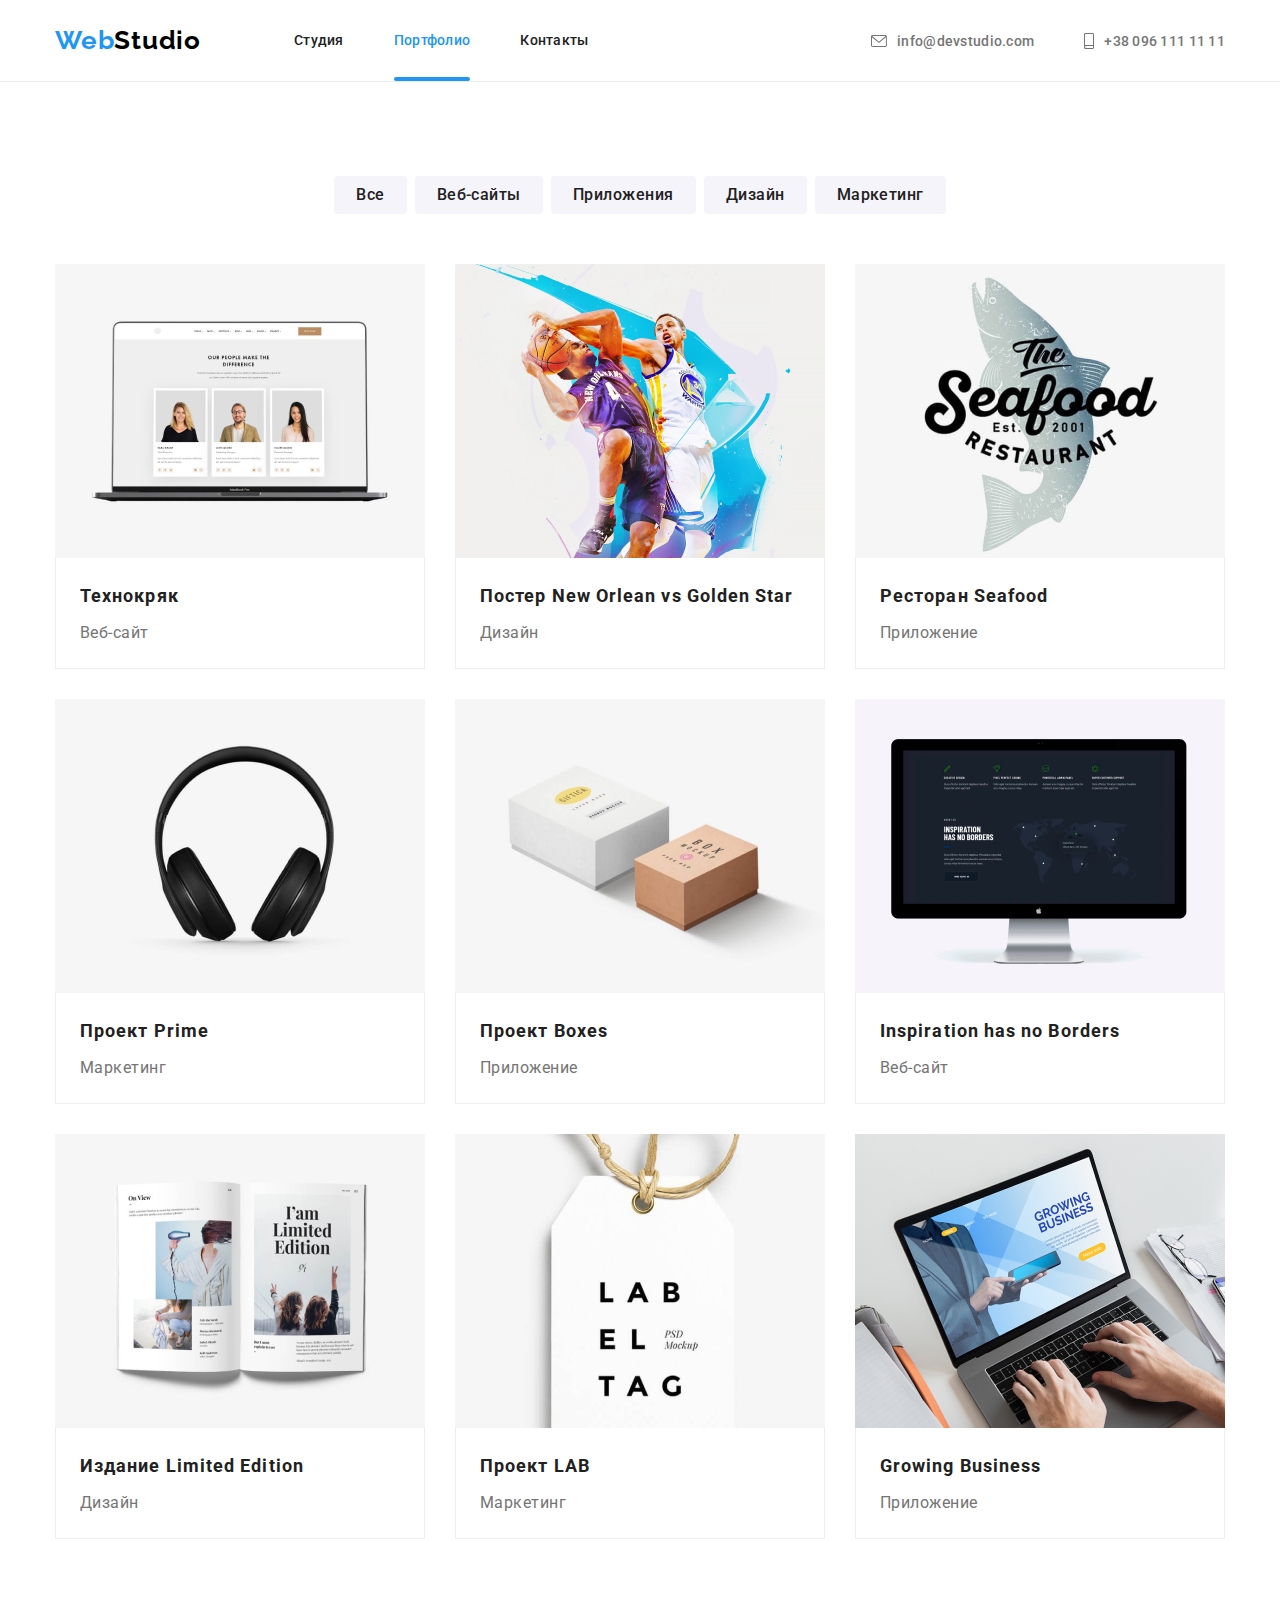
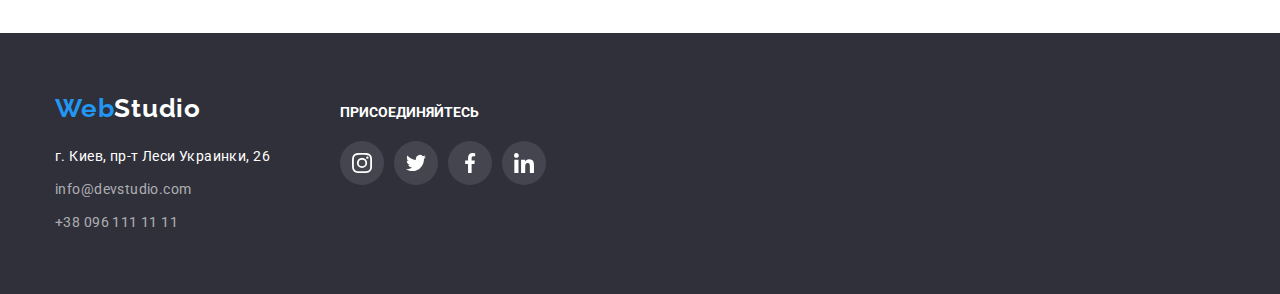
==== portfolio.html @ 97c2c3ba "start hw-06, form" ====
<!DOCTYPE html>
<html lang="ru">

<head>
    <meta charset="UTF-8">
    <meta name="viewport" content="width=device-width, initial-scale=1.0">
    <title>Homework 5</title>
    <link rel="stylesheet" href="https://cdnjs.cloudflare.com/ajax/libs/modern-normalize/1.0.0/modern-normalize.min.css">
    <link rel="stylesheet" href="css/styles.css"/>
    <link rel="preconnect" href="https://fonts.gstatic.com">
    <link href="https://fonts.googleapis.com/css2?family=Raleway:wght@700&family=Roboto:wght@400;500;700;900&display=swap"
        rel="stylesheet">
</head>
<body>
    <header>
        <div class="container head-cont">
            <nav class="head-nav">
                <!-- Logo -->
                <a class="logo" href="index.html"><span class="web">Web</span><span class="studio-logo">Studio</span></a>
                <!-- Header menu -->
                <ul class="header-nav list">
                    <li class="nav-item"><a href="index.html" class="link ">Студия</a></li>
                    <li class="nav-item"><a href="portfolio.html" class="link current">Портфолио</a></li>
                    <li class="nav-item"><a href="#" class="link">Контакты</a></li>
                </ul>
            </nav>
            <!-- Contacts -->
            <ul class="header-address list">
                <li class="address-item"><a href="mailto:info@devstudio.com" class="link">
                    <svg class="icon-envelope" width="16" height="12">
                        <use href="images/symbols.svg#icon-envelope"></use>
                    </svg>
                     info@devstudio.com</a></li>
                   <li class="address-item"><a href="tel:+380961111111" class="link">
                        <svg class="icon-smartphone" width="10" height="16">
                            <use href="images/symbols.svg#icon-smartphone"></use>
                        </svg>
                        +38 096 111 11 11</a></li>
             </ul>
        </div>
    </header>
    <main>
        <div class="portfolio-container">
            <section>
                <ul class="portfolio-buttons">
                     <li class="portfolio-button-item"><button class="portfolio-button-text">Все</button></li>
                     <li class="portfolio-button-item"><button class="portfolio-button-text">Веб-сайты</button></li>
                     <li class="portfolio-button-item"><button class="portfolio-button-text">Приложения</button></li>
                     <li class="portfolio-button-item"><button class="portfolio-button-text">Дизайн</button></li>
                     <li class="portfolio-button-item"><button class="portfolio-button-text">Маркетинг</button></li>
                </ul>
                <!-- Hidden heading -->
                <h1 class="visually-hidden">All progects</h1>
                <div class="container-cards">
                    <ul class="all-progects">
                        <li class="item">
                            <a href="" class="card">
                                <div class="card-thumb">
                                    <img src="images/tekhnokriak.png" alt="Открытая страница в браузере" width="370">    
                                    <div class="card-overlay">
                                        <p class="card-legend">Технокряк это современная площадка распространения коронавируса. Компании используют эту платформу для цифрового шпионажа и атак на защищённые сервера конкурентов.</p>
                                    </div>
                                </div>
                                <div class="card-content">
                                    <h2 class="card-heading">Технокряк</h2>
                                    <p class="card-text">Веб-сайт</p>
                                </div>  
                            </a>
                        </li>
                        <li class="item">
                            <a href="" class="card">
                                <div class="card-thumb">
                                    <img src="images/poster-new-orlean-vs-golden-star.png" alt="постер с баскетболистами в игре" width="370">
                                    <div class="card-overlay">
                                        <p class="card-legend">
                                            Технокряк это современная площадка распространения
                                            коронавируса. Компании используют эту платформу для
                                            цифрового шпионажа и атак на защищённые сервера
                                            конкурентов.
                                        </p>
                                    </div>
                                </div>    
                                <div class="card-content">
                                    <h2 class="card-heading">Постер New Orlean vs Golden Star</h2>
                                    <p class="card-text">Дизайн</p>
                                </div>
                            </a>
                        </li>
                        <li class="item">
                            <a href="" class="card">
                                <div class="card-thumb">
                                    <img src="images/restaurant-seafood.png" alt="логотип ресторана с рыбой" width="370">
                                    <div class="card-overlay">
                                        <p class="card-legend">
                                            Технокряк это современная площадка распространения
                                            коронавируса. Компании используют эту платформу для
                                            цифрового шпионажа и атак на защищённые сервера
                                            конкурентов.
                                        </p>
                                    </div>
                                </div>    
                                <div class="card-content">
                                       <h2 class="card-heading">Ресторан Seafood</h2>
                                    <p class="card-text">Приложение</p>
                                </div>
                            </a>  
                        </li>
                        <li class="item">
                            <a href="" class="card">
                                <div class="card-thumb">
                                    <img src="images/project-prime.png" alt="наушники" width="370">
                                    <div class="card-overlay">
                                        <p class="card-legend">
                                            Технокряк это современная площадка распространения
                                            коронавируса. Компании используют эту платформу для
                                            цифрового шпионажа и атак на защищённые сервера
                                            конкурентов.
                                        </p>
                                    </div>
                                </div>    
                                <div class="card-content">
                                     <h2 class="card-heading">Проект Prime</h2>
                                    <p class="card-text">Маркетинг</p>
                                </div>
                            </a>
                        </li>
                        <li class="item">
                            <a href="" class="card">
                                <div class="card-thumb">
                                    <img src="images/project-boxes.png" alt="две коробки" width="370">
                                    <div class="card-overlay">
                                        <p class="card-legend">
                                            Технокряк это современная площадка распространения
                                            коронавируса. Компании используют эту платформу для
                                            цифрового шпионажа и атак на защищённые сервера
                                            конкурентов.
                                        </p>
                                    </div>
                                </div>    
                                <div class="card-content">
                                    <h2 class="card-heading">Проект Boxes</h2>
                                    <p class="card-text">Приложение</p>
                                </div>
                            </a>
                        </li>
                        <li class="item">
                            <a href="" class="card">
                                <div class="card-thumb">
                                    <img src="images/inspirations-has-no-brothers.png" alt="страница в браузере с многочисленными секциями" width="370">
                                    <div class="card-overlay">
                                        <p class="card-legend">
                                            Технокряк это современная площадка распространения
                                            коронавируса. Компании используют эту платформу для
                                            цифрового шпионажа и атак на защищённые сервера
                                            конкурентов.
                                        </p>
                                    </div>
                                </div>    
                                <div class="card-content">
                                     <h2 class="card-heading">Inspiration has no Borders</h2>
                                    <p class="card-text">Веб-сайт</p>
                                </div>
                            </a>
                        </li>
                        <li class="item">
                            <a href="" class="card">
                                <div class="card-thumb">
                                    <img src="images/izdanie-limited-editions.png" alt="раскрытая книга" width="370">
                                    <div class="card-overlay">
                                        <p class="card-legend">
                                            Технокряк это современная площадка распространения
                                            коронавируса. Компании используют эту платформу для
                                            цифрового шпионажа и атак на защищённые сервера
                                            конкурентов.
                                        </p>
                                    </div>
                                </div>    
                                <div class="card-content">
                                    <h2 class="card-heading">Издание Limited Edition</h2>
                                    <p class="card-text">Дизайн</p>
                                </div>
                            </a>
                        </li>
                        <li class="item">
                            <a href="" class="card">
                                <div class="card-thumb">
                                    <img src="images/project-lab.png" alt="вещевая бирка с надписью" width="370">
                                    <div class="card-overlay">
                                        <p class="card-legend">
                                            Технокряк это современная площадка распространения
                                            коронавируса. Компании используют эту платформу для
                                            цифрового шпионажа и атак на защищённые сервера
                                            конкурентов.
                                        </p>
                                    </div>
                                </div>    
                                <div class="card-content">
                                    <h2 class="card-heading">Проект LAB</h2>
                                    <p class="card-text">Маркетинг</p>
                                </div>
                            </a>
                        </li>
                        <li class="item">
                            <a href="" class="card">
                                <div class="card-thumb">
                                    <img src="images/growing-business.png" alt="руки на клавиатуре и открыт сайт в браузере" width="370">
                                    <div class="card-overlay">
                                        <p class="card-legend">
                                            Технокряк это современная площадка распространения
                                            коронавируса. Компании используют эту платформу для
                                            цифрового шпионажа и атак на защищённые сервера
                                            конкурентов.
                                        </p>
                                    </div>
                                </div>    
                                <div class="card-content">
                                    <h2 class="card-heading">Growing Business</h2>
                                    <p class="card-text">Приложение</p>
                                </div>
                            </a>
                        </li>
                    </ul>
                </div>
            </section>
        </div>
    </main>
    <footer>
        <div class="container footer-container">
            <div class="foot-cont">
                <a class="footer-logo" href="index.html"><span class="web">Web</span><span class="logo-studio">Studio</span></a>
                <address class="footer-box">
                    <p class="address-footer">г. Киев, пр-т Леси Украинки, 26</p>
                    <ul class="footer-contacts">
                        <li class="footer-contacts-item"><a href="mailto:info@devstudio.com">info@devstudio.com</a></li>
                        <li class="footer-contacts-item"><a href="tel:+380961111111">+38 096 111 11 11</a></li>
                    </ul>
                </address>
            </div>
            <div class="connect-container">
                <p class="join-title">Присоединяйтесь</p>
                <ul class="list join">
                    <li class="item">
                        <a href="" class="connect-box">
                            <svg class="connect-icon">
                                <use href="./images/symbols.svg#icon-instagram"></use>
                            </svg>
                        </a>
                    </li>
                    <li class="item">
                        <a href="" class="connect-box">
                            <svg class="connect-icon">
                                <use href="./images/symbols.svg#icon-twitter"></use>
                            </svg>
                        </a>
                    </li>
                    <li class="item">
                        <a href="" class="connect-box">
                            <svg class="connect-icon">
                                <use href="./images/symbols.svg#icon-facebook"></use>
                            </svg>
                        </a>
                    </li>
                    <li class="item">
                        <a href="" class="connect-box">
                            <svg class="connect-icon">
                                <use href="./images/symbols.svg#icon-linkedin"></use>
                            </svg>
                        </a>
                    </li>
                </ul>
            </div>
        </div>
    </footer>

</body>

</html>
---- css/styles.css ----
:root {
  --pre-black: rgba(33, 33, 33, 1);
  --white: rgba(255, 255, 255, 1);
  --grey: rgba(117, 117, 117, 1);
  --blue: rgba(33, 150, 243, 1);
  --blue-op90: rgba(33, 150, 243, 0.9);
  --black: rgba(0, 0, 0, 1);
  --dark-grey: rgba(47, 48, 58, 1);
  --dark-grey-op40: rgba(47, 48, 58, 0.4);
  --white-op62: rgba(255, 255, 255, 0.62);
  --grey-white: rgba(236, 236, 236, 1);
  --light-grey-white: rgba(245, 244, 250, 1);
  --black-op25: rgba(0, 0, 0, 0.25);
  --light-grey: rgba(238, 238, 238, 1);
  --network-grey: rgba(175, 177, 184, 1);
  --foot-network-grey: rgba(255, 255, 255, 0.1);
  --team-shadow: 0px 1px 3px rgba(0, 0, 0, 0.12),
    0px 1px 1px rgba(0, 0, 0, 0.14), 0px 2px 1px rgba(0, 0, 0, 0.2);
  --card-shadow: 0px 1px 1px rgba(0, 0, 0, 0.12),
    0px 4px 4px rgba(0, 0, 0, 0.06), 1px 4px 6px rgba(0, 0, 0, 0.16);
  --button-shadow: 0px 3px 1px rgba(0, 0, 0, 0.1),
    0px 1px 2px rgba(0, 0, 0, 0.08), 0px 2px 2px rgba(0, 0, 0, 0.12);
}

body {
  font-family: 'Roboto', sans-serif;
}

img {
  display: block;
  max-width: 100%;
  height: auto;
}

.list {
  margin: 0;
  padding: 0;
  list-style: none;
}

/*====== HEADER ========*/

.container {
  display: flex;
  width: 1200px;
  margin-left: auto;
  margin-right: auto;
  padding-left: 15px;
  padding-right: 15px;
}

header {
  background-color: var(--white);
  border-bottom: 1px solid var(--grey-white);
}

.head-cont,
.head-nav,
.header-address {
  display: flex;
  align-items: center;
}

.head-cont {
  justify-content: space-between;
}

.logo {
  font-family: 'Raleway', sans-serif;
  font-weight: 700;
  font-size: 26px;
  line-height: 1.2;
  letter-spacing: 0.03em;
  text-decoration: none;
  padding-top: 25px;
  padding-bottom: 25px;
}

.logo:hover,
.logo:visited {
  color: var(--black);
}

.web {
  color: var(--blue);
}

.studio-logo {
  color: var(--black);
}

.header-nav {
  display: flex;
  list-style-type: none; /* Убираем маркеры */
  margin-left: 93px;
}

.header-nav .nav-item + .nav-item {
  margin-left: 50px;
}

.header-nav .link {
  position: relative;
  padding-top: 32px;
  padding-bottom: 32px;
}

.current::after {
  content: '';
  position: absolute;
  display: block;
  width: 100%;
  height: 4px;
  background-color: var(--blue);
  border-radius: 2px;
  left: 0;
  bottom: -0.5px; /*именно так по макету*/
}

.header-address {
  display: flex;
}

.header-address .address-item + .address-item {
  margin-left: 50px;
}

.header-address .link {
  padding-top: 32px;
  padding-bottom: 32px;
}

.header-nav a {
  color: var(--pre-black);
  text-decoration: none;
  height: 16px;
  font-size: 14px;
  font-weight: 500;
  line-height: 1.15;
  letter-spacing: 0.02em;

  transition: color 250ms cubic-bezier(0.4, 0, 0.2, 1);
}

.header-nav a:visited {
  color: var(--pre-black);
}

.header-nav a:focus,
.header-nav a:hover {
  color: var(--blue);
}

.header-nav .link.current {
  color: var(--blue);
}

.header-address {
  display: flex;
  list-style-type: none; /* Убираем маркеры */
  align-items: center;
}

.header-address a {
  color: var(--grey);
  text-decoration: none;
  height: 16px;
  font-size: 14px;
  font-weight: 500;
  letter-spacing: 0.02em;
  line-height: 1.15;

  transition: color 250ms cubic-bezier(0.4, 0, 0.2, 1);
}

.header-address a:visited {
  color: var(--grey);
}

.header-address a:focus,
.header-address a:hover {
  color: var(--blue);
}

.icon-envelope {
  width: 16px;
  height: 12px;
  margin-right: 10px;
  fill: currentColor;
}

.icon-smartphone {
  width: 10px;
  height: 16px;
  margin-right: 10px;
  fill: currentColor;
}

.header-address .link {
  display: flex;
  align-items: center;
}

/*=========== END HEADER ======*/

/* == HERO == */

.hero {
  max-width: 1600px;
  height: 600px;
  align-items: center;
  background-image: linear-gradient(
      var(--dark-grey-op40),
      var(--dark-grey-op40)
    ),
    url(../images/hero.jpg);
  background-color: var(--dark-grey);
  background-repeat: no-repeat;
  background-position: center;
  background-size: cover;
  margin-left: auto;
  margin-right: auto;
  padding-top: 200px;
  padding-bottom: 200px;
}

.hero-title {
  margin-top: 0px;
  margin-bottom: 30px;
  color: var(--white);
  text-transform: uppercase;
  font-size: 44px;
  font-weight: 900;
  line-height: 1.36;
  letter-spacing: 0.06em;
  text-align: center;
}

.button-hero {
  display: block;
  margin-left: auto;
  margin-right: auto;
  align-items: center;
  font-family: inherit;
  color: var(--white);
  background-color: var(--blue);
  font-size: 16px;
  font-weight: 700;
  line-height: 1.88;
  letter-spacing: 0.06em;
  padding: 10px 32px;
  border-radius: 6px;
  border: none;
}

/*end hero*/

/*section Наши преимущества */

.advantages-container {
  padding-top: 94px;
}

.visually-hidden {
  position: absolute;
  width: 1px;
  height: 1px;
  margin: -1px;
  border: 0;
  padding: 0;

  white-space: nowrap;
  clip-path: inset(100%);
  clip: rect(0 0 0 0);
  overflow: hidden;
}

.list-advantages {
  margin: 0px;
  padding: 0px;
  width: 270px;
}

.our-advantages .list-advantages + .list-advantages {
  margin-left: 30px;
}

.our-advantages h3 {
  margin-top: 0px;
  margin-bottom: 10px;
  padding: 0px;
  color: var(--pre-black);
  font-size: 14px;
  font-weight: 700;
  line-height: 1.15;
  letter-spacing: 0.03em;
  text-align: left;
  text-transform: uppercase;
}

.our-advantages p {
  margin: 0px;
  padding: 0px;
  color: var(--grey);
  font-size: 14px;
  font-weight: 400;
  line-height: 1.71;
  letter-spacing: 0.03em;
  text-align: left;
}

.our-advantages {
  display: flex;
  margin: 0px;
  padding: 0px;
  list-style-type: none; /* Убираем маркеры */
}

/* end Наши преимущества */
/* чем мы занимаемся */

.we-do-container {
  flex-direction: column;
  padding-top: 94px;
  padding-bottom: 94px;
}

.what-we-do {
  margin-bottom: 50px;
  margin-top: 0px;
  color: var(--pre-black);
  font-size: 36px;
  font-weight: 700;
  line-height: 1.17;
  letter-spacing: 0.03em;
  text-align: center;
}

.what-we-do-images {
  justify-content: space-between;
  display: flex;
  margin-top: 0px;
  margin-bottom: 0px;
  margin-left: 0px;
  margin-right: 0px;
  padding-left: 0px;
  list-style-type: none; /* Убираем маркеры */
}

.what-we-do-images .what-we-do-item + .what-we-do-item {
  margin-left: 30px;
}

.icon-advantage-box {
  display: flex;
  justify-content: center;
  align-items: center;
  width: 270px;
  height: 120px;
  background-color: var(--light-grey-white);
  margin-bottom: 30px;
  border-radius: 4px;
}

.advantage-icon {
  width: 70px;
  height: 70px;
}

.we-do-thumb {
  position: relative;
}

.legend {
  position: absolute;
  bottom: 0;
  width: 100%;
  margin: 0;
  padding: 27px 0;
  color: var(--white);
  background-color: rgba(47, 48, 58, 0.8);
  font-weight: 700;
  font-size: 14px;
  line-height: 1.14;
  text-align: center;
  text-transform: uppercase;
}

/* end чем мы занимаемся */
/*==our team==*/

.team-container {
  flex-direction: column;
  padding-top: 94px;
  padding-bottom: 94px;
}

.team-section {
  background-color: var(--light-grey-white);
  margin-left: auto;
  margin-right: auto;
}

.team {
  margin-top: 0px;
  margin-bottom: 50px;
  color: var(--pre-black);
  font-size: 36px;
  font-weight: 700;
  line-height: 1.17;
  letter-spacing: 0.03em;
  text-align: center;
}

.list-team .team-item + .team-item {
  margin-left: 30px;
}

.name {
  margin-top: 0px;
  margin-bottom: 0px;
}

.position {
  margin-top: 10px;
  margin-bottom: 0px;
}

.team-card {
  padding: 30px 15px;
  text-align: center;
}

.list-team {
  padding-right: 0px;
  padding-left: 0px;
  display: flex;
  margin: 0px;
  list-style-type: none; /* Убираем маркеры */
}

.list-team h3 {
  color: var(--pre-black);
  font-size: 16px;
  font-weight: 500;
  line-height: 1.19;
  letter-spacing: 0.03em;
}

.list-team p {
  color: var(--grey);
  font-size: 16px;
  font-weight: 400;
  line-height: 1.19;
  letter-spacing: 0.03em;
}

.team-item img {
  display: block;
}

.team-item {
  width: 270px;
  background: var(--white);
  box-shadow: var(--team-shadow);
  border-radius: 0px 0px 4px 4px;
}

.social-network-icons {
  display: flex;
  justify-content: center;
  margin-top: 16px;
}

.social-network-icons .item + .item {
  margin-left: 10px;
}

.social-network-box,
.connect-box {
  display: flex;
  justify-content: center;
  align-items: center;
  width: 44px;
  height: 44px;
  border-radius: 50%;
}

.social-network-box {
  background-color: var(--white);
  fill: var(--network-grey);

  transition: background-color 250ms cubic-bezier(0.4, 0, 0.2, 1),
    fill 250ms cubic-bezier(0.4, 0, 0.2, 1);
}

.team-icon,
.connect-icon {
  width: 20px;
  height: 20px;
}

.social-network-box:hover,
.social-network-box:focus {
  background-color: var(--blue);
  fill: var(--white);
  outline: none;
}

/*end our team*/
/*regular clients*/

.clients {
  padding-top: 94px;
  padding-bottom: 94px;
  display: flex;
  flex-direction: column;
}

.client-icon {
  display: flex;
  justify-content: center;
}

.regular-clients-title {
  align-items: center;
  margin-top: 0px;
  margin-bottom: 50px;
  color: var(--pre-black);
  font-size: 36px;
  font-weight: 700;
  line-height: 1.17;
  letter-spacing: 0.03em;
  text-align: center;
}

.client-icon .item + .item {
  margin-left: 30px;
}

.client-box {
  display: flex;
  justify-content: center;
  align-items: center;
  width: 170px;
  height: 90px;
  border: 1px solid var(--network-grey);
  border-radius: 4px;
  fill: var(--network-grey);

  transition: border-color 250ms cubic-bezier(0.4, 0, 0.2, 1),
    fill 250ms cubic-bezier(0.4, 0, 0.2, 1);
}

.client-box:hover,
.client-box:focus {
  border-color: var(--blue);
  fill: var(--blue);
  outline: none;
}

/*end of regular clients*/
/*footer*/

footer {
  display: flex;
  background-color: var(--dark-grey);
}

.footer-container {
  padding-top: 60px;
  padding-bottom: 60px;
}

.footer-logo {
  display: inline-block;
  font-family: 'Raleway', sans-serif;
  font-size: 26px;
  font-weight: 700;
  line-height: 1.2;
  letter-spacing: 0.03em;
  text-align: left;
  text-decoration: none;
  margin-bottom: 20px;
}

.logo-studio {
  color: var(--white);
}

.footer-box {
  display: block;
  margin-left: 0px;
}

.address-footer {
  display: block;
  margin-top: 0px;
  margin-bottom: 0px;
  font-family: inherit;
  color: var(--white);
  font-size: 14px;
  font-weight: 400;
  line-height: 1.71;
  letter-spacing: 0.03em;
  text-align: left;
  font-style: normal;
}

.footer-contacts {
  display: block;
  flex-direction: column;
  margin-top: 9px;
  margin-bottom: 0px;
  padding-left: 0px;
  list-style-type: none; /* Убираем маркеры */
}

.footer-contacts-item {
  display: flex;
}

.footer-contacts-item:last-child {
  margin-top: 9px;
}

.footer-contacts a {
  font-family: inherit;
  color: var(--white-op62);
  font-size: 14px;
  font-weight: 400;
  line-height: 1.71;
  letter-spacing: 0.03em;
  text-align: left;
  text-decoration: none;
  font-style: normal;
}

.connect-container {
  display: flex;
  flex-direction: column;
}

.join {
  display: flex;
}

.connect-box {
  background-color: var(--foot-network-grey);
  fill: var(--white);

  transition: background-color 250ms cubic-bezier(0.4, 0, 0.2, 1);
}

.connect-box:hover,
.connect-box:focus {
  background-color: var(--blue);
  outline: none;
}

/* ==PORTFOLIO FILE==*/
/*main portfolio */

.portfolio-container {
  padding: 94px 0px;
  display: flex;
  width: 1200px;
  margin-left: auto;
  margin-right: auto;
  padding-left: 15px;
  padding-right: 15px;
}

.portfolio-buttons {
  display: flex;
  list-style-type: none;
  padding: 0px;
  margin: 0px;
  justify-content: center;
  margin-bottom: 50px;
}

.portfolio-buttons .portfolio-button-item {
  display: flex;
}

.portfolio-buttons .portfolio-button-item + .portfolio-button-item {
  margin-left: 8px;
}

.portfolio-buttons button:focus,
.portfolio-buttons button:hover {
  color: var(--white);
  background-color: var(--blue);
  border: none;
  box-shadow: var(--button-shadow);
}

.portfolio-button-text {
  display: block;
  color: var(--pre-black);
  background-color: var(--light-grey-white);
  font-family: inherit;
  font-size: 16px;
  font-weight: 500;
  line-height: 1.63;
  letter-spacing: 0.03em;
  border: none;
  border-radius: 4px;
  padding: 6px 22px;

  transition: color 250ms cubic-bezier(0.4, 0, 0.2, 1),
    background-color 250ms cubic-bezier(0.4, 0, 0.2, 1),
    box-shadow 250ms cubic-bezier(0.4, 0, 0.2, 1);
}

.footer-container {
  display: flex;
  align-items: baseline;
}

.connect-container {
  margin-left: 70px;
}

.join-title {
  margin-top: 0;
  margin-bottom: 20px;

  color: var(--white);
  font-weight: 700;
  font-size: 14px;
  line-height: 1.14;
  text-transform: uppercase;
}

.join .item + .item {
  margin-left: 10px;
}

/*== All Projects ==*/

.all-progects {
  display: flex;
  flex-wrap: wrap;
  list-style-type: none;
  padding: 0px;
  margin: 0px;
  list-style: 0;
  margin-top: -30px;
  margin-left: -30px;
}

.all-progects > .item {
  flex-basis: calc(100% / 3 - 30px);
  margin-top: 30px;
  margin-left: 30px;

  transition: box-shadow 250ms cubic-bezier(0.4, 0, 0.2, 1);
}

.card-thumb {
  position: relative;
  overflow: hidden;
}

.card-overlay {
  position: absolute;
  top: 0;
  left: 0;

  width: 100%;
  height: 100%;
  background-color: var(--blue-op90);

  opacity: 0;
  transform: translateY(100%);
  transition: transform 250ms cubic-bezier(0.4, 0, 0.2, 1),
    opacity 250ms cubic-bezier(0.4, 0, 0.2, 1);
}

.card-legend {
  margin: 0;
  padding: 63px 24px;

  color: var(--white);
  font-weight: 400;
  font-size: 18px;
  line-height: 1.55;
}

.card:hover .card-overlay {
  transform: translateY(0);
  opacity: 1;
}

.card-heading {
  margin-top: 0px;
  margin-bottom: 0px;
}

.card-text {
  margin-top: 4px;
  margin-bottom: 0px;
}

.card-content {
  padding: 20px 24px;
  border-bottom: 1px solid var(--light-grey);
  border-left: 1px solid var(--light-grey);
  border-right: 1px solid var(--light-grey);
}

.all-progects h2 {
  color: var(--pre-black);
  font-family: inherit;
  font-size: 18px;
  font-weight: 700;
  line-height: 2;
  letter-spacing: 0.06em;
}

.all-progects .card-text {
  color: var(--grey);
  font-family: inherit;
  font-size: 16px;
  font-weight: 400;
  line-height: 1.88;
  letter-spacing: 0.03em;
}

.card {
  text-decoration: none;
}

.all-progects .item:hover {
  box-shadow: var(--card-shadow);
}

/*--MODAL WINDOW --*/

.backdrop {
  position: fixed;
  top: 0;
  left: 0;
  height: 100%;
  width: 100%;
  background-color: rgba(0, 0, 0, 0.5);
  transition: opacity 250ms cubic-bezier(0.4, 0, 0.2, 1),
    visibility 250ms cubic-bezier(0.4, 0, 0.2, 1);
}

.backdrop.is-hidden {
  opacity: 0;
  pointer-events: none;
  visibility: hidden;
}

.backdrop.is-hidden .modal {
  transform: translate(-50%, -50%) scale(0.5);
}

.modal {
  position: absolute;
  top: 50%;
  left: 50%;

  min-width: 528px;
  min-height: 581px;
  background-color: var(--white);
  border-radius: 4px;
  transform: translate(-50%, -50%) scale(1);
  transition: transform 250ms cubic-bezier(0.4, 0, 0.2, 1);
}

.close-button {
  position: absolute;
  top: 8px;
  right: 8px;
  display: block;
  background-color: var(--white);
  width: 30px;
  height: 30px;
  border: none;
}
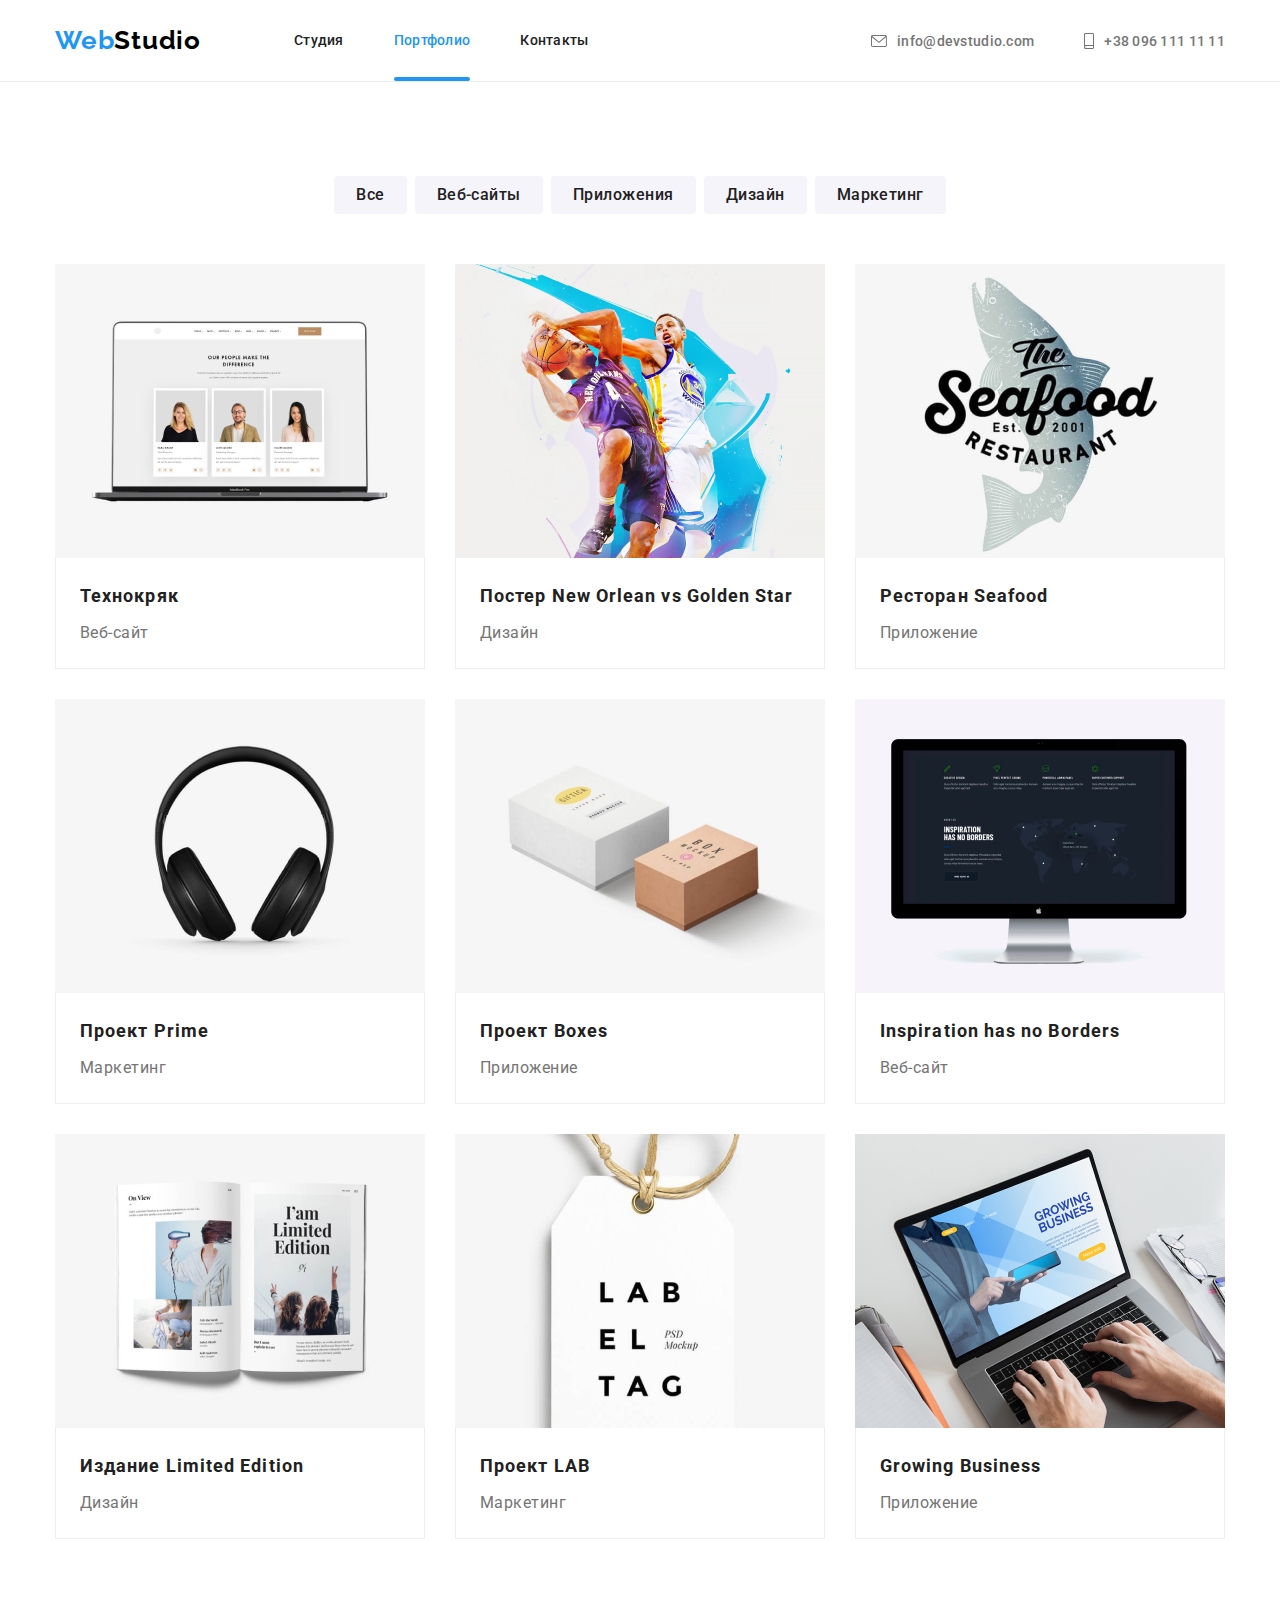
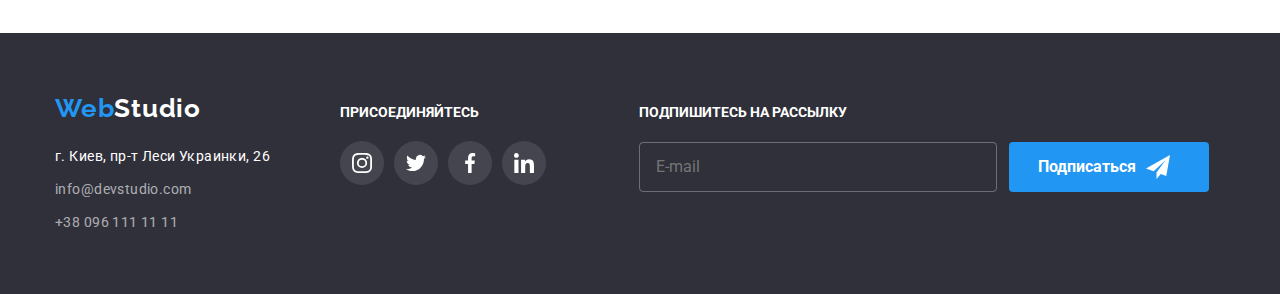
==== commit f198a427: "ready to first pass" ====
--- a/portfolio.html
+++ b/portfolio.html
@@ -4,7 +4,7 @@
 <head>
     <meta charset="UTF-8">
     <meta name="viewport" content="width=device-width, initial-scale=1.0">
-    <title>Homework 5</title>
+    <title>Homework 6</title>
     <link rel="stylesheet" href="https://cdnjs.cloudflare.com/ajax/libs/modern-normalize/1.0.0/modern-normalize.min.css">
     <link rel="stylesheet" href="css/styles.css"/>
     <link rel="preconnect" href="https://fonts.gstatic.com">
@@ -227,7 +227,8 @@
     <footer>
         <div class="container footer-container">
             <div class="foot-cont">
-                <a class="footer-logo" href="index.html"><span class="web">Web</span><span class="logo-studio">Studio</span></a>
+                <a class="footer-logo" href="index.html"><span class="web">Web</span><span
+                        class="logo-studio">Studio</span></a>
                 <address class="footer-box">
                     <p class="address-footer">г. Киев, пр-т Леси Украинки, 26</p>
                     <ul class="footer-contacts">
@@ -269,6 +270,17 @@
                     </li>
                 </ul>
             </div>
+            <form class="footer-sign">
+                <label for="mail" class="footer-sign-title">Подпишитесь на рассылку</label>
+                <div class="footer-sign-box">
+                    <input class="foot-input" type="email" name="mail" placeholder="E-mail">
+                    <button class="footer-sign-button" type="submit">Подписаться
+                        <svg class="send-icon" width="24" height="24">
+                            <use href="./images/symbols.svg#icon-icon-send"></use>
+                        </svg>
+                    </button>
+                </div>
+            </form>
         </div>
     </footer>
 
--- a/css/styles.css
+++ b/css/styles.css
@@ -4,6 +4,7 @@
   --grey: rgba(117, 117, 117, 1);
   --blue: rgba(33, 150, 243, 1);
   --blue-op90: rgba(33, 150, 243, 0.9);
+  --blue-hover: rgba(24, 140, 232, 1);
   --black: rgba(0, 0, 0, 1);
   --dark-grey: rgba(47, 48, 58, 1);
   --dark-grey-op40: rgba(47, 48, 58, 0.4);
@@ -240,6 +241,8 @@
   display: block;
   margin-left: auto;
   margin-right: auto;
+  padding: 10px 32px;
+
   align-items: center;
   font-family: inherit;
   color: var(--white);
@@ -248,9 +251,9 @@
   font-weight: 700;
   line-height: 1.88;
   letter-spacing: 0.06em;
-  padding: 10px 32px;
   border-radius: 6px;
   border: none;
+  cursor: pointer;
 }
 
 /*end hero*/
@@ -658,6 +661,62 @@
   outline: none;
 }
 
+.footer-sign {
+  margin-left: 93px;
+}
+
+.footer-sign-box {
+  display: flex;
+  margin-top: 20px;
+}
+
+.footer-sign-title {
+  text-transform: uppercase;
+  color: var(--white);
+  font-size: 14px;
+  font-weight: 700;
+  line-height: 1, 14;
+}
+
+.foot-input {
+  width: 358px;
+  height: 50px;
+  background-color: transparent;
+  border: 1px solid rgba(255, 255, 255, 0.3);
+  border-radius: 4px;
+  padding: 15px 16px;
+}
+
+.footer-sign-button {
+  display: flex;
+  margin-left: 12px;
+  width: 200px;
+  height: 50px;
+  border-radius: 4px;
+  border: none;
+  padding: 10px 28px 10px 29px;
+  align-items: center;
+
+  font-size: 16px;
+  font-weight: 700;
+  line-height: 1, 87;
+  text-align: center;
+  color: var(--white);
+  background-color: var(--blue);
+  cursor: pointer;
+
+  transition: background-color 250ms cubic-bezier(0.4, 0, 0.2, 1);
+}
+
+.footer-sign-button:hover {
+  background-color: var(--blue-hover);
+}
+
+.send-icon {
+  margin-left: 10px;
+  fill: var(--white);
+}
+
 /* ==PORTFOLIO FILE==*/
 /*main portfolio */
 
@@ -864,6 +923,7 @@
   position: absolute;
   top: 50%;
   left: 50%;
+  padding: 40px;
 
   min-width: 528px;
   min-height: 581px;
@@ -878,8 +938,198 @@
   top: 8px;
   right: 8px;
   display: block;
+  margin: 0px;
+  padding: 0px;
+  border-radius: 50%;
+  border: 1px solid rgba(0, 0, 0, 0.1);
   background-color: var(--white);
   width: 30px;
   height: 30px;
+  cursor: pointer;
+}
+
+.close-button:hover,
+.close-button:focus {
+  fill: var(--blue);
+}
+
+.modal-title {
+  margin: 0 0 12px 0;
+  font-size: 20px;
+  font-weight: 700;
+  line-height: 1.15;
+  text-align: center;
+  color: var(--pre-black);
+}
+
+.form-field {
+  display: flex;
+  flex-direction: column;
+  margin-top: 10px;
+}
+
+.input-thumb {
+  position: relative;
+}
+
+.form-svg {
+  position: absolute;
+  left: 12px;
+  top: 50%;
+
+  transform: translateY(-50%);
+
+  transition: fill 250ms cubic-bezier(0.4, 0, 0.2, 1);
+}
+
+.label-legend {
+  margin-bottom: 4px;
+  font-size: 12px;
+  font-weight: 400;
+  line-height: 1.17;
+  text-align: left;
+  color: var(--grey);
+}
+
+.form-input {
+  border: 1px solid rgba(33, 33, 33, 0.2);
+  border-radius: 4px;
+  padding: 11px 12px 11px 42px;
+  margin-left: auto;
+  margin-right: auto;
+  width: 448px;
+  transition: border-color 250ms cubic-bezier(0.4, 0, 0.2, 1);
+}
+
+.textarea {
+  border: 1px solid rgba(33, 33, 33, 0.2);
+  border-radius: 4px;
+  margin-left: auto;
+  margin-right: auto;
+  width: 448px;
+  transition: border-color 250ms cubic-bezier(0.4, 0, 0.2, 1);
+}
+
+.form-input:focus,
+.form-input:hover {
+  border-color: var(--blue);
+}
+
+.textarea:focus,
+.textarea:hover {
+  border-color: var(--blue);
+}
+
+.form-input:focus + .form-svg,
+.form-input:hover + .form-svg {
+  fill: var(--blue);
+}
+
+.form-field:focus-within .form-input {
+  border-color: var(--blue);
+  outline: none;
+  cursor: text;
+}
+
+.form-field:focus-within .textarea {
+  border-color: var(--blue);
+  outline: none;
+  cursor: text;
+}
+
+.textarea {
+  margin-bottom: 20px;
+  padding: 12px 16px;
+  resize: none;
+  height: 120px;
+  font-size: 12px;
+  line-height: 1.17;
+}
+
+.textarea::placeholder {
+  color: rgba(117, 117, 117, 0.5);
+  font-weight: 400;
+  font-size: 12px;
+  line-height: 1.17;
+  letter-spacing: 0.01em;
+  padding-left: 0;
+}
+
+.policy-field {
+  margin-bottom: 30px;
+  color: var(--grey);
+  font-size: 12px;
+  line-height: 1.17;
+  font-weight: 400;
+  letter-spacing: 0.01em;
+  text-align: center;
+}
+
+.modal-button {
+  display: block;
+  padding: 10px 55px;
+  margin: 30px auto 0px auto;
+
+  color: var(--white);
+  background-color: var(--blue);
   border: none;
-}
+  border-radius: 4px;
+  font-family: Roboto;
+  font-size: 16px;
+  font-weight: 700;
+  line-height: 1.875;
+  letter-spacing: 0.06em;
+  text-align: center;
+  box-shadow: 0px 4px 4px rgba(0, 0, 0, 0.15);
+  cursor: pointer;
+  transition: background-color 250ms cubic-bezier(0.4, 0, 0.2, 1);
+}
+
+.modal-button:hover,
+.modal-button:focus {
+  background-color: var(--blue-hover);
+}
+
+.input-thumb:hover input,
+.input-thumb:hover textarea {
+  cursor: pointer;
+}
+
+.check-input {
+  -webkit-appearance: none;
+  -moz-appearance: none;
+  appearance: none;
+  position: absolute;
+}
+
+.policy-field {
+  display: block;
+  align-items: center;
+}
+
+.icon-check {
+  margin-right: 8px;
+  display: inline-block;
+  width: 16px;
+  height: 15px;
+  border: 1px solid var(--pre-black);
+  border-radius: 2px;
+}
+
+.check-input:checked + .icon-check {
+  background-color: var(--blue);
+  background-image: url('../images/check-icon.svg');
+  background-size: contain;
+  background-origin: border-box;
+  border: 1px solid var(--blue);
+}
+
+.policy-field a {
+  margin-left: 2px;
+  color: var(--blue);
+  font-weight: 400;
+  font-size: 14px;
+  line-height: 1.71;
+  letter-spacing: 0.03em;
+  text-decoration: underline;
+}
